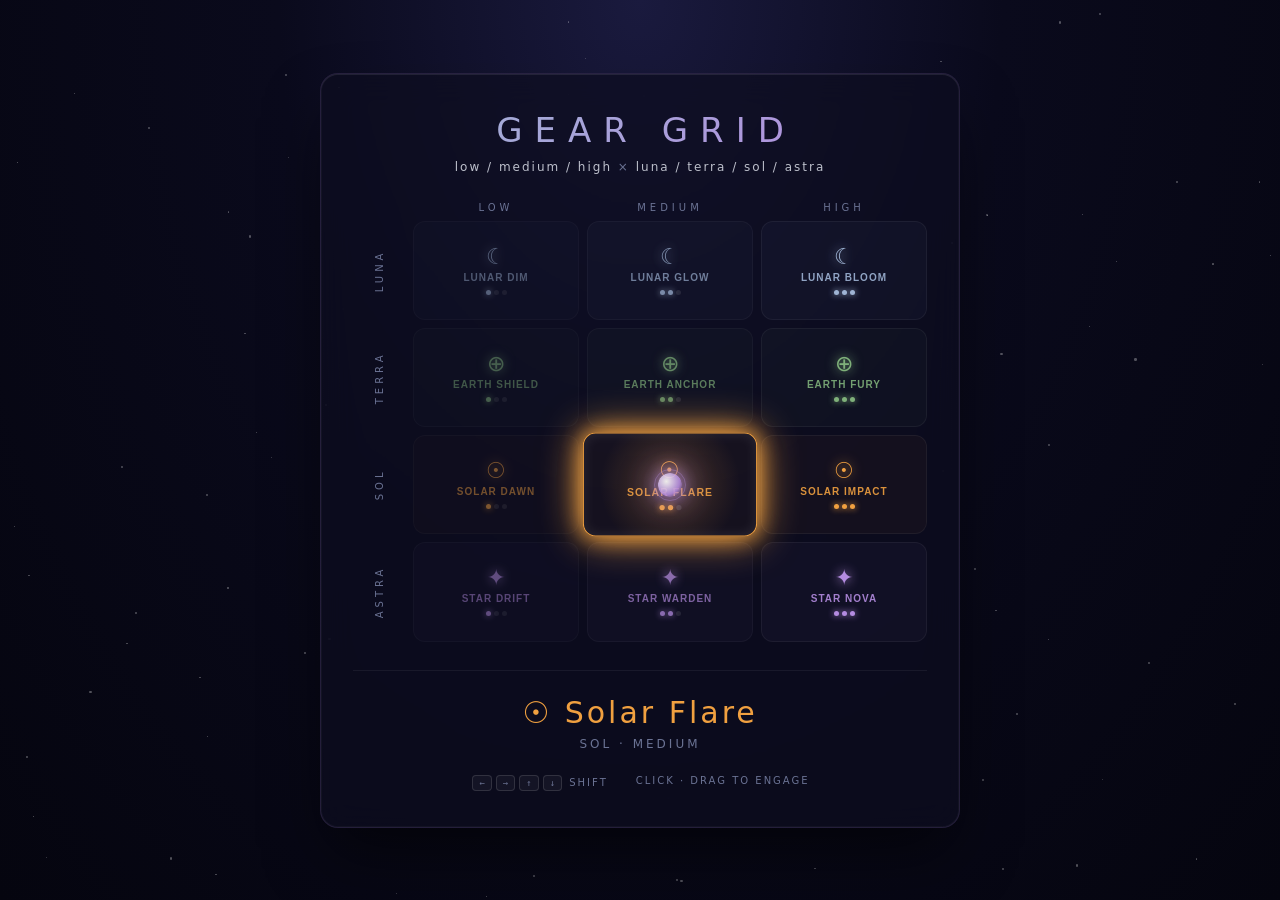
==== index.html @ 529c5acd "feat: 2D cosmic gear grid selector — 12 gears, keyboard + drag + stick" ====
<!DOCTYPE html>
<html lang="en">
<head>
<meta charset="UTF-8">
<meta name="viewport" content="width=device-width, initial-scale=1.0">
<title>Gear Grid · 2D Cosmic Shifter</title>
<meta name="description" content="A 2D gear selector — low/medium/high × luna/terra/sol/astra. Click, drag, or use arrow keys.">
<link rel="stylesheet" href="style.css">
<link rel="icon" href="data:image/svg+xml,<svg xmlns='http://www.w3.org/2000/svg' viewBox='0 0 100 100'><text y='.9em' font-size='90'>✦</text></svg>">
</head>
<body>
<div class="stars" id="stars" aria-hidden="true"></div>

<main class="panel">
  <header class="panel-header">
    <h1>GEAR GRID</h1>
    <p class="subtitle"><em>low / medium / high</em> × <em>luna / terra / sol / astra</em></p>
  </header>

  <section class="shifter" id="shifter" role="grid" aria-label="2D gear selector">
    <div class="stick" id="stick" aria-hidden="true"></div>
  </section>

  <section class="readout">
    <div class="readout-gear" id="readout-gear" aria-live="polite">—</div>
    <div class="readout-name" id="readout-name">Select a gear to engage</div>
  </section>

  <div class="legend">
    <span><kbd>←</kbd><kbd>→</kbd><kbd>↑</kbd><kbd>↓</kbd> shift</span>
    <span>click · drag to engage</span>
  </div>
</main>

<script src="app.js"></script>
</body>
</html>
---- style.css ----
/* ============ Reset ============ */
*, *::before, *::after {
  box-sizing: border-box;
  margin: 0;
  padding: 0;
}

/* ============ Base ============ */
:root {
  --bg-0: #05050f;
  --bg-1: #0a0a1c;
  --fg: #e8ecf5;
  --muted: #6b7394;
  --luna: #9fb4d4;
  --terra: #7fb07a;
  --sol: #f0a040;
  --astra: #b48ce0;
  --accent: #b48ce0;
}

html, body { height: 100%; }

body {
  font-family: -apple-system, BlinkMacSystemFont, "Segoe UI", system-ui, sans-serif;
  color: var(--fg);
  background: radial-gradient(ellipse at 50% 0%, #1a1a3e 0%, var(--bg-1) 40%, var(--bg-0) 100%);
  display: flex;
  align-items: center;
  justify-content: center;
  padding: 24px;
  overflow: hidden;
}

/* ============ Stars ============ */
.stars {
  position: fixed;
  inset: 0;
  pointer-events: none;
  z-index: 0;
  overflow: hidden;
}

.star {
  position: absolute;
  background: #fff;
  border-radius: 50%;
  opacity: 0.3;
  animation: twinkle 3s ease-in-out infinite;
}

@keyframes twinkle {
  0%, 100% { opacity: 0.15; transform: scale(1); }
  50%      { opacity: 0.7;  transform: scale(1.3); }
}

/* ============ Panel ============ */
.panel {
  position: relative;
  z-index: 1;
  width: min(640px, 100%);
  background: rgba(14, 14, 32, 0.7);
  backdrop-filter: blur(16px);
  -webkit-backdrop-filter: blur(16px);
  border: 1px solid rgba(180, 140, 224, 0.15);
  border-radius: 18px;
  padding: 36px 32px;
  box-shadow:
    0 32px 64px -12px rgba(0, 0, 0, 0.6),
    0 0 0 1px rgba(255, 255, 255, 0.03) inset,
    0 1px 0 rgba(255, 255, 255, 0.06) inset;
  animation: panel-in 0.6s ease-out;
}

@keyframes panel-in {
  from { opacity: 0; transform: translateY(20px); }
  to   { opacity: 1; transform: translateY(0); }
}

.panel-header {
  text-align: center;
  margin-bottom: 28px;
}

h1 {
  font-size: 34px;
  font-weight: 200;
  letter-spacing: 12px;
  padding-left: 12px;
  background: linear-gradient(135deg, var(--luna) 0%, var(--astra) 100%);
  -webkit-background-clip: text;
  background-clip: text;
  -webkit-text-fill-color: transparent;
}

.subtitle {
  color: var(--muted);
  font-size: 12px;
  letter-spacing: 2px;
  margin-top: 10px;
}

.subtitle em {
  font-style: normal;
  color: var(--fg);
  opacity: 0.8;
}

/* ============ Shifter Grid ============ */
.shifter {
  display: grid;
  grid-template-columns: 52px repeat(3, 1fr);
  grid-template-rows: auto repeat(4, 1fr);
  gap: 8px;
  position: relative;
  height: 440px;
}

.corner { /* empty */ }

.axis-label {
  display: flex;
  align-items: center;
  justify-content: center;
  color: var(--muted);
  font-size: 10px;
  font-weight: 500;
  letter-spacing: 4px;
}

.y-label {
  writing-mode: vertical-rl;
  transform: rotate(180deg);
}

/* ============ Cells ============ */
.cell {
  position: relative;
  display: flex;
  flex-direction: column;
  align-items: center;
  justify-content: center;
  border-radius: 12px;
  border: 1px solid rgba(255, 255, 255, 0.05);
  background: rgba(255, 255, 255, 0.02);
  cursor: pointer;
  transition: all 0.25s cubic-bezier(0.4, 0, 0.2, 1);
  overflow: hidden;
  user-select: none;
  -webkit-user-select: none;
  touch-action: none;
  -webkit-tap-highlight-color: transparent;
}

.cell::before {
  content: "";
  position: absolute;
  inset: 0;
  background: radial-gradient(circle at 50% 50%, currentColor 0%, transparent 70%);
  opacity: 0;
  transition: opacity 0.3s;
  pointer-events: none;
}

.cell:hover {
  border-color: rgba(255, 255, 255, 0.25);
  transform: translateY(-2px);
  box-shadow: 0 8px 24px rgba(0, 0, 0, 0.3);
}

.cell:hover::before { opacity: 0.15; }

.cell[data-element="luna"]  { color: var(--luna);  background: rgba(159, 180, 212, 0.04); }
.cell[data-element="terra"] { color: var(--terra); background: rgba(127, 176, 122, 0.04); }
.cell[data-element="sol"]   { color: var(--sol);   background: rgba(240, 160, 64, 0.04);  }
.cell[data-element="astra"] { color: var(--astra); background: rgba(180, 140, 224, 0.04); }

.cell[data-level="low"]    { opacity: 0.5;  }
.cell[data-level="medium"] { opacity: 0.75; }
.cell[data-level="high"]   { opacity: 1;    }

.cell:hover { opacity: 0.9; }

.cell.selected {
  border-color: currentColor;
  opacity: 1;
  transform: scale(1.05);
  box-shadow:
    0 0 20px currentColor,
    0 0 40px currentColor,
    inset 0 0 12px rgba(255, 255, 255, 0.1);
  z-index: 2;
}

.cell.selected::before { opacity: 0.25; }

.cell .glyph {
  font-size: 22px;
  line-height: 1;
  margin-bottom: 4px;
  filter: drop-shadow(0 0 6px currentColor);
  z-index: 1;
}

.cell .name {
  font-size: 10px;
  font-weight: 600;
  letter-spacing: 1px;
  text-transform: uppercase;
  opacity: 0.9;
  z-index: 1;
  text-align: center;
  line-height: 1.2;
}

.cell .level-dots {
  display: flex;
  gap: 3px;
  margin-top: 6px;
  z-index: 1;
}

.cell .level-dots span {
  width: 5px;
  height: 5px;
  border-radius: 50%;
  background: rgba(255, 255, 255, 0.12);
  transition: all 0.3s;
}

.cell .level-dots span.on {
  background: currentColor;
  box-shadow: 0 0 6px currentColor;
}

/* ============ Stick ============ */
.stick {
  position: absolute;
  width: 24px;
  height: 24px;
  border-radius: 50%;
  background: radial-gradient(circle at 35% 35%, #fff, var(--accent) 60%, transparent);
  box-shadow:
    0 0 16px var(--accent),
    0 0 32px var(--accent),
    0 0 48px rgba(180, 140, 224, 0.3);
  pointer-events: none;
  transition:
    left 0.4s cubic-bezier(0.34, 1.4, 0.64, 1),
    top  0.4s cubic-bezier(0.34, 1.4, 0.64, 1);
  z-index: 10;
  transform: translate(-50%, -50%);
  opacity: 0.9;
}

.stick.dragging {
  width: 30px;
  height: 30px;
  box-shadow:
    0 0 20px var(--accent),
    0 0 40px var(--accent),
    0 0 60px rgba(180, 140, 224, 0.5);
}

.stick::after {
  content: "";
  position: absolute;
  inset: -4px;
  border-radius: 50%;
  border: 1px solid var(--accent);
  opacity: 0.4;
  animation: pulse-ring 2s ease-out infinite;
}

@keyframes pulse-ring {
  0%   { transform: scale(1); opacity: 0.4; }
  100% { transform: scale(2); opacity: 0;   }
}

/* ============ Readout ============ */
.readout {
  margin-top: 28px;
  padding-top: 24px;
  border-top: 1px solid rgba(255, 255, 255, 0.06);
  text-align: center;
}

.readout-gear {
  font-size: 30px;
  font-weight: 200;
  letter-spacing: 3px;
  margin-bottom: 6px;
  transition: color 0.4s;
  min-height: 36px;
}

.readout-gear.flash {
  animation: flash 0.4s ease-out;
}

@keyframes flash {
  0%   { transform: scale(1);   }
  30%  { transform: scale(1.08); }
  100% { transform: scale(1);   }
}

.readout-name {
  color: var(--muted);
  font-size: 12px;
  letter-spacing: 3px;
  text-transform: uppercase;
}

/* ============ Legend ============ */
.legend {
  display: flex;
  justify-content: center;
  gap: 28px;
  margin-top: 24px;
  color: var(--muted);
  font-size: 10px;
  letter-spacing: 2px;
  text-transform: uppercase;
}

kbd {
  display: inline-block;
  padding: 2px 6px;
  border-radius: 4px;
  border: 1px solid rgba(255, 255, 255, 0.12);
  background: rgba(255, 255, 255, 0.04);
  font-family: ui-monospace, "SF Mono", monospace;
  font-size: 9px;
  margin: 0 2px;
  letter-spacing: 0;
}

/* ============ Responsive ============ */
@media (max-width: 520px) {
  .panel { padding: 24px 16px; }
  h1 { font-size: 24px; letter-spacing: 8px; padding-left: 8px; }
  .shifter { height: 360px; grid-template-columns: 40px repeat(3, 1fr); }
  .cell .name { font-size: 9px; }
  .cell .glyph { font-size: 18px; }
  .readout-gear { font-size: 22px; }
  .legend { gap: 16px; }
  .subtitle { font-size: 11px; }
}
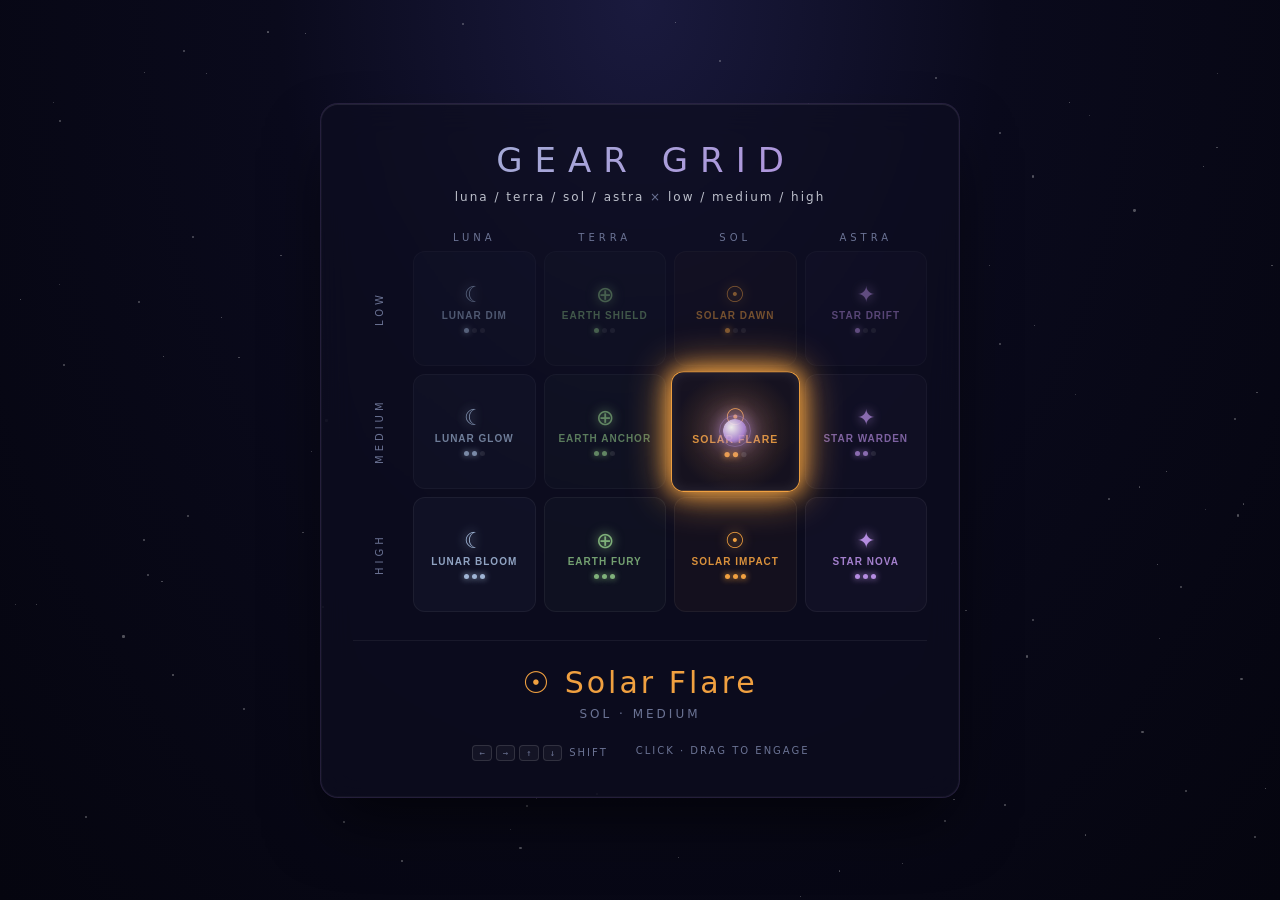
==== commit fff00ce1: "fix: swap axes — X=luna/terra/sol/astra (4 cols), Y=low/medium/high (3 rows)" ====
--- a/index.html
+++ b/index.html
@@ -14,7 +14,7 @@
 <main class="panel">
   <header class="panel-header">
     <h1>GEAR GRID</h1>
-    <p class="subtitle"><em>low / medium / high</em> × <em>luna / terra / sol / astra</em></p>
+    <p class="subtitle"><em>luna / terra / sol / astra</em> × <em>low / medium / high</em></p>
   </header>
 
   <section class="shifter" id="shifter" role="grid" aria-label="2D gear selector">
--- a/style.css
+++ b/style.css
@@ -108,11 +108,11 @@
 /* ============ Shifter Grid ============ */
 .shifter {
   display: grid;
-  grid-template-columns: 52px repeat(3, 1fr);
-  grid-template-rows: auto repeat(4, 1fr);
+  grid-template-columns: 52px repeat(4, 1fr);
+  grid-template-rows: auto repeat(3, 1fr);
   gap: 8px;
   position: relative;
-  height: 440px;
+  height: 380px;
 }
 
 .corner { /* empty */ }
@@ -338,7 +338,7 @@
 @media (max-width: 520px) {
   .panel { padding: 24px 16px; }
   h1 { font-size: 24px; letter-spacing: 8px; padding-left: 8px; }
-  .shifter { height: 360px; grid-template-columns: 40px repeat(3, 1fr); }
+  .shifter { height: 320px; grid-template-columns: 40px repeat(4, 1fr); }
   .cell .name { font-size: 9px; }
   .cell .glyph { font-size: 18px; }
   .readout-gear { font-size: 22px; }
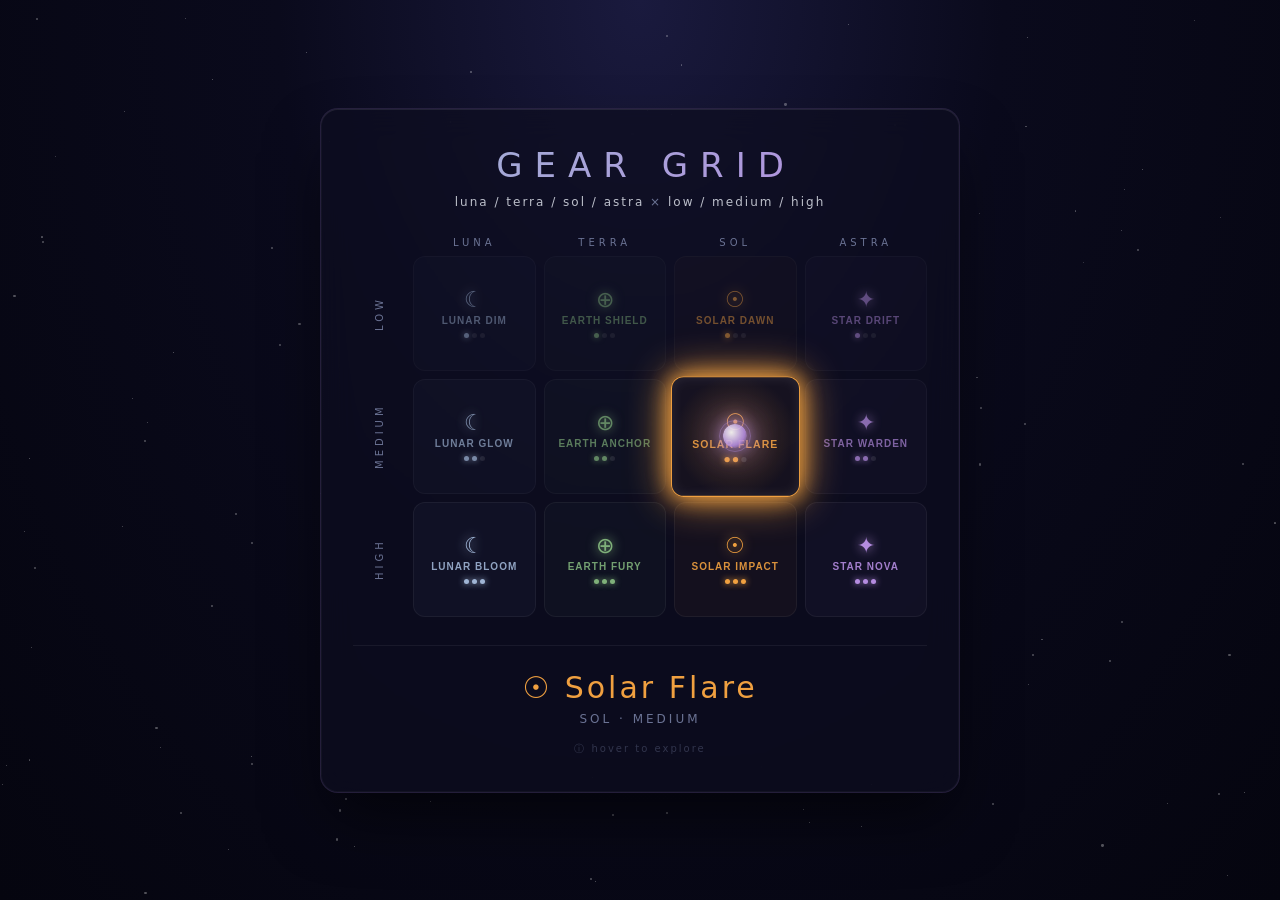
==== commit bbb58924: "feat: hover-to-expand — readout detail + legend hidden by default, reveal on hover" ====
--- a/index.html
+++ b/index.html
@@ -24,7 +24,10 @@
   <section class="readout">
     <div class="readout-gear" id="readout-gear" aria-live="polite">—</div>
     <div class="readout-name" id="readout-name">Select a gear to engage</div>
+    <div class="readout-detail" id="readout-detail"></div>
   </section>
+
+  <div class="hover-hint">ⓘ hover to explore</div>
 
   <div class="legend">
     <span><kbd>←</kbd><kbd>→</kbd><kbd>↑</kbd><kbd>↓</kbd> shift</span>
--- a/style.css
+++ b/style.css
@@ -310,16 +310,57 @@
   text-transform: uppercase;
 }
 
-/* ============ Legend ============ */
+.readout-detail {
+  max-height: 0;
+  opacity: 0;
+  overflow: hidden;
+  transition: max-height 0.4s ease, opacity 0.4s ease, margin-top 0.4s ease, padding-top 0.4s ease;
+  color: var(--muted);
+  font-size: 13px;
+  line-height: 1.6;
+  font-style: italic;
+  margin-top: 0;
+  padding-top: 0;
+}
+
+.readout:hover .readout-detail {
+  max-height: 80px;
+  opacity: 1;
+  margin-top: 14px;
+  padding-top: 14px;
+  border-top: 1px solid rgba(255, 255, 255, 0.06);
+}
+
+/* ============ Hover Hint ============ */
+.hover-hint {
+  text-align: center;
+  margin-top: 16px;
+  color: var(--muted);
+  font-size: 10px;
+  letter-spacing: 2px;
+  opacity: 0.4;
+}
+
+/* ============ Legend (hover to reveal) ============ */
 .legend {
   display: flex;
   justify-content: center;
   gap: 28px;
-  margin-top: 24px;
+  margin-top: 0;
   color: var(--muted);
   font-size: 10px;
   letter-spacing: 2px;
   text-transform: uppercase;
+  max-height: 0;
+  opacity: 0;
+  overflow: hidden;
+  transition: max-height 0.4s ease, opacity 0.4s ease, margin-top 0.4s ease;
+}
+
+.panel:hover .legend {
+  max-height: 40px;
+  opacity: 1;
+  margin-top: 14px;
 }
 
 kbd {
@@ -342,6 +383,8 @@
   .cell .name { font-size: 9px; }
   .cell .glyph { font-size: 18px; }
   .readout-gear { font-size: 22px; }
+  .readout-detail { font-size: 11px; }
+  .hover-hint { font-size: 9px; margin-top: 12px; }
   .legend { gap: 16px; }
   .subtitle { font-size: 11px; }
 }
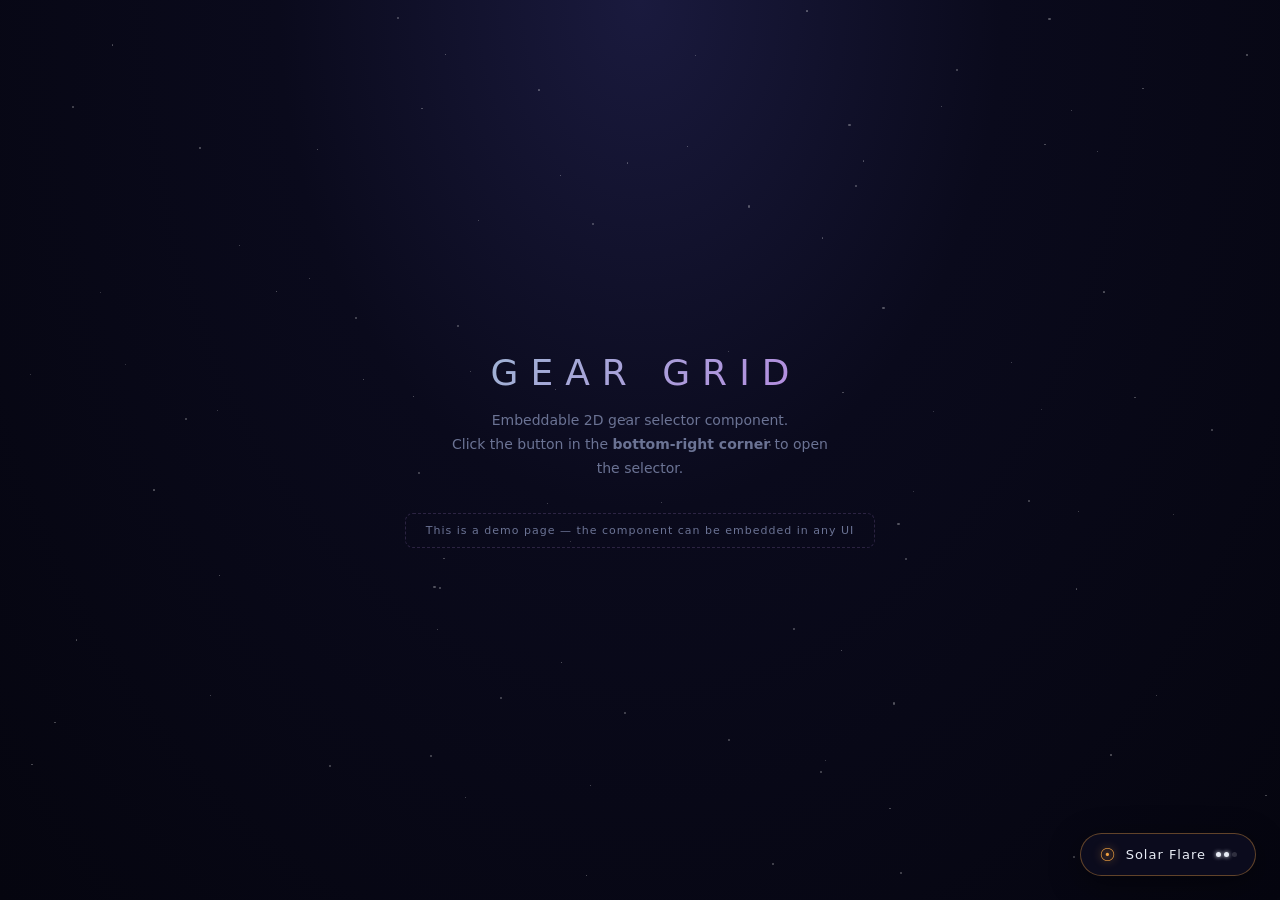
==== commit 7d7ac1ba: "refactor: restructure as FAB button + dialog popover (embeddable component) - Bottom-right pill butt" ====
--- a/index.html
+++ b/index.html
@@ -4,36 +4,55 @@
 <meta charset="UTF-8">
 <meta name="viewport" content="width=device-width, initial-scale=1.0">
 <title>Gear Grid · 2D Cosmic Shifter</title>
-<meta name="description" content="A 2D gear selector — low/medium/high × luna/terra/sol/astra. Click, drag, or use arrow keys.">
+<meta name="description" content="Embeddable 2D gear selector — bottom-right FAB button opens a popover dialog with a 4×3 grid (luna/terra/sol/astra × low/medium/high).">
 <link rel="stylesheet" href="style.css">
 <link rel="icon" href="data:image/svg+xml,<svg xmlns='http://www.w3.org/2000/svg' viewBox='0 0 100 100'><text y='.9em' font-size='90'>✦</text></svg>">
 </head>
 <body>
 <div class="stars" id="stars" aria-hidden="true"></div>
 
-<main class="panel">
-  <header class="panel-header">
-    <h1>GEAR GRID</h1>
-    <p class="subtitle"><em>luna / terra / sol / astra</em> × <em>low / medium / high</em></p>
-  </header>
+<!-- Demo content -->
+<div class="demo">
+  <h1 class="demo-title">GEAR GRID</h1>
+  <p class="demo-desc">
+    Embeddable 2D gear selector component.<br>
+    Click the button in the <strong>bottom-right corner</strong> to open the selector.
+  </p>
+  <div class="demo-hint">This is a demo page — the component can be embedded in any UI</div>
+</div>
 
-  <section class="shifter" id="shifter" role="grid" aria-label="2D gear selector">
-    <div class="stick" id="stick" aria-hidden="true"></div>
-  </section>
+<!-- Floating Action Button (bottom-right) -->
+<button class="fab" id="fab" aria-haspopup="dialog" aria-expanded="false">
+  <span class="fab-glyph" id="fab-glyph">☉</span>
+  <span class="fab-name" id="fab-name">Solar Flare</span>
+  <span class="fab-dots" id="fab-dots"></span>
+</button>
 
-  <section class="readout">
-    <div class="readout-gear" id="readout-gear" aria-live="polite">—</div>
-    <div class="readout-name" id="readout-name">Select a gear to engage</div>
-    <div class="readout-detail" id="readout-detail"></div>
-  </section>
+<!-- Dialog Overlay -->
+<div class="dialog-overlay" id="dialog-overlay">
+  <div class="dialog" role="dialog" aria-labelledby="dialog-title" aria-modal="true">
+    <div class="dialog-header">
+      <h2 class="dialog-title" id="dialog-title">SELECT GEAR</h2>
+      <button class="close-btn" id="close-btn" aria-label="Close dialog">×</button>
+    </div>
+    <p class="dialog-subtitle">luna / terra / sol / astra × low / medium / high</p>
 
-  <div class="hover-hint">ⓘ hover to explore</div>
+    <div class="shifter" id="shifter" role="grid" aria-label="2D gear selector">
+      <div class="stick" id="stick" aria-hidden="true"></div>
+    </div>
 
-  <div class="legend">
-    <span><kbd>←</kbd><kbd>→</kbd><kbd>↑</kbd><kbd>↓</kbd> shift</span>
-    <span>click · drag to engage</span>
+    <div class="readout">
+      <div class="readout-gear" id="readout-gear">—</div>
+      <div class="readout-name" id="readout-name">—</div>
+    </div>
+
+    <div class="legend">
+      <span><kbd>←</kbd><kbd>→</kbd><kbd>↑</kbd><kbd>↓</kbd> shift</span>
+      <span>click · drag</span>
+      <span><kbd>Esc</kbd> close</span>
+    </div>
   </div>
-</main>
+</div>
 
 <script src="app.js"></script>
 </body>
--- a/style.css
+++ b/style.css
@@ -1,9 +1,5 @@
 /* ============ Reset ============ */
-*, *::before, *::after {
-  box-sizing: border-box;
-  margin: 0;
-  padding: 0;
-}
+*, *::before, *::after { box-sizing: border-box; margin: 0; padding: 0; }
 
 /* ============ Base ============ */
 :root {
@@ -24,10 +20,6 @@
   font-family: -apple-system, BlinkMacSystemFont, "Segoe UI", system-ui, sans-serif;
   color: var(--fg);
   background: radial-gradient(ellipse at 50% 0%, #1a1a3e 0%, var(--bg-1) 40%, var(--bg-0) 100%);
-  display: flex;
-  align-items: center;
-  justify-content: center;
-  padding: 24px;
   overflow: hidden;
 }
 
@@ -53,66 +45,206 @@
   50%      { opacity: 0.7;  transform: scale(1.3); }
 }
 
-/* ============ Panel ============ */
-.panel {
+/* ============ Demo Content ============ */
+.demo {
   position: relative;
   z-index: 1;
-  width: min(640px, 100%);
-  background: rgba(14, 14, 32, 0.7);
-  backdrop-filter: blur(16px);
-  -webkit-backdrop-filter: blur(16px);
-  border: 1px solid rgba(180, 140, 224, 0.15);
-  border-radius: 18px;
-  padding: 36px 32px;
-  box-shadow:
-    0 32px 64px -12px rgba(0, 0, 0, 0.6),
-    0 0 0 1px rgba(255, 255, 255, 0.03) inset,
-    0 1px 0 rgba(255, 255, 255, 0.06) inset;
-  animation: panel-in 0.6s ease-out;
-}
-
-@keyframes panel-in {
-  from { opacity: 0; transform: translateY(20px); }
-  to   { opacity: 1; transform: translateY(0); }
-}
-
-.panel-header {
+  height: 100vh;
+  display: flex;
+  flex-direction: column;
+  align-items: center;
+  justify-content: center;
   text-align: center;
-  margin-bottom: 28px;
-}
-
-h1 {
-  font-size: 34px;
+  padding: 24px;
+}
+
+.demo-title {
+  font-size: 36px;
   font-weight: 200;
   letter-spacing: 12px;
   padding-left: 12px;
-  background: linear-gradient(135deg, var(--luna) 0%, var(--astra) 100%);
+  background: linear-gradient(135deg, var(--luna), var(--astra));
   -webkit-background-clip: text;
   background-clip: text;
   -webkit-text-fill-color: transparent;
-}
-
-.subtitle {
-  color: var(--muted);
-  font-size: 12px;
+  margin-bottom: 16px;
+}
+
+.demo-desc {
+  color: var(--muted);
+  font-size: 14px;
+  line-height: 1.7;
+  max-width: 400px;
+}
+
+.demo-hint {
+  margin-top: 32px;
+  padding: 10px 20px;
+  border-radius: 8px;
+  border: 1px dashed rgba(180, 140, 224, 0.2);
+  color: var(--muted);
+  font-size: 11px;
+  letter-spacing: 1px;
+}
+
+/* ============ Floating Action Button ============ */
+.fab {
+  position: fixed;
+  bottom: 24px;
+  right: 24px;
+  z-index: 100;
+  display: flex;
+  align-items: center;
+  gap: 10px;
+  padding: 10px 18px;
+  border-radius: 28px;
+  border: 1px solid rgba(180, 140, 224, 0.3);
+  background: rgba(14, 14, 32, 0.85);
+  backdrop-filter: blur(12px);
+  -webkit-backdrop-filter: blur(12px);
+  color: var(--fg);
+  font-size: 13px;
+  font-weight: 500;
+  font-family: inherit;
+  cursor: pointer;
+  transition: all 0.3s cubic-bezier(0.34, 1.4, 0.64, 1);
+  box-shadow: 0 8px 32px rgba(0, 0, 0, 0.4);
+}
+
+.fab:hover {
+  transform: translateY(-2px) scale(1.02);
+  box-shadow: 0 12px 40px rgba(0, 0, 0, 0.5);
+  border-color: rgba(180, 140, 224, 0.5);
+}
+
+.fab-glyph {
+  font-size: 18px;
+  filter: drop-shadow(0 0 4px currentColor);
+}
+
+.fab-name {
+  letter-spacing: 1px;
+}
+
+.fab-dots {
+  display: flex;
+  gap: 3px;
+}
+
+.fab-dots .dot {
+  width: 5px;
+  height: 5px;
+  border-radius: 50%;
+  background: rgba(255, 255, 255, 0.15);
+  transition: all 0.3s;
+}
+
+.fab-dots .dot.on {
+  background: currentColor;
+  box-shadow: 0 0 4px currentColor;
+}
+
+/* ============ Dialog Overlay ============ */
+.dialog-overlay {
+  position: fixed;
+  inset: 0;
+  z-index: 200;
+  display: flex;
+  align-items: center;
+  justify-content: center;
+  background: rgba(5, 5, 15, 0.55);
+  backdrop-filter: blur(6px);
+  -webkit-backdrop-filter: blur(6px);
+  opacity: 0;
+  visibility: hidden;
+  transition: opacity 0.3s ease, visibility 0.3s ease;
+}
+
+.dialog-overlay.open {
+  opacity: 1;
+  visibility: visible;
+}
+
+/* ============ Dialog ============ */
+.dialog {
+  width: min(580px, calc(100vw - 32px));
+  max-height: calc(100vh - 48px);
+  overflow-y: auto;
+  background: rgba(14, 14, 32, 0.95);
+  backdrop-filter: blur(20px);
+  -webkit-backdrop-filter: blur(20px);
+  border: 1px solid rgba(180, 140, 224, 0.2);
+  border-radius: 18px;
+  padding: 28px;
+  box-shadow:
+    0 32px 64px -12px rgba(0, 0, 0, 0.6),
+    0 0 0 1px rgba(255, 255, 255, 0.03) inset;
+  transform: scale(0.92) translateY(10px);
+  opacity: 0;
+  transition: transform 0.35s cubic-bezier(0.34, 1.4, 0.64, 1), opacity 0.3s ease;
+}
+
+.dialog-overlay.open .dialog {
+  transform: scale(1) translateY(0);
+  opacity: 1;
+}
+
+.dialog-header {
+  display: flex;
+  justify-content: space-between;
+  align-items: center;
+  margin-bottom: 6px;
+}
+
+.dialog-title {
+  font-size: 20px;
+  font-weight: 300;
+  letter-spacing: 4px;
+  padding-left: 4px;
+  background: linear-gradient(135deg, var(--luna), var(--astra));
+  -webkit-background-clip: text;
+  background-clip: text;
+  -webkit-text-fill-color: transparent;
+}
+
+.close-btn {
+  width: 32px;
+  height: 32px;
+  border-radius: 8px;
+  border: 1px solid rgba(255, 255, 255, 0.1);
+  background: rgba(255, 255, 255, 0.04);
+  color: var(--muted);
+  font-size: 18px;
+  line-height: 1;
+  cursor: pointer;
+  display: flex;
+  align-items: center;
+  justify-content: center;
+  transition: all 0.2s;
+}
+
+.close-btn:hover {
+  color: var(--fg);
+  background: rgba(255, 255, 255, 0.08);
+  border-color: rgba(255, 255, 255, 0.2);
+}
+
+.dialog-subtitle {
+  text-align: center;
+  color: var(--muted);
+  font-size: 11px;
   letter-spacing: 2px;
-  margin-top: 10px;
-}
-
-.subtitle em {
-  font-style: normal;
-  color: var(--fg);
-  opacity: 0.8;
+  margin-bottom: 20px;
 }
 
 /* ============ Shifter Grid ============ */
 .shifter {
   display: grid;
-  grid-template-columns: 52px repeat(4, 1fr);
+  grid-template-columns: 44px repeat(4, 1fr);
   grid-template-rows: auto repeat(3, 1fr);
-  gap: 8px;
+  gap: 6px;
   position: relative;
-  height: 380px;
+  height: 320px;
 }
 
 .corner { /* empty */ }
@@ -122,9 +254,9 @@
   align-items: center;
   justify-content: center;
   color: var(--muted);
-  font-size: 10px;
+  font-size: 9px;
   font-weight: 500;
-  letter-spacing: 4px;
+  letter-spacing: 3px;
 }
 
 .y-label {
@@ -139,7 +271,7 @@
   flex-direction: column;
   align-items: center;
   justify-content: center;
-  border-radius: 12px;
+  border-radius: 10px;
   border: 1px solid rgba(255, 255, 255, 0.05);
   background: rgba(255, 255, 255, 0.02);
   cursor: pointer;
@@ -194,15 +326,15 @@
 .cell.selected::before { opacity: 0.25; }
 
 .cell .glyph {
-  font-size: 22px;
+  font-size: 20px;
   line-height: 1;
-  margin-bottom: 4px;
+  margin-bottom: 3px;
   filter: drop-shadow(0 0 6px currentColor);
   z-index: 1;
 }
 
 .cell .name {
-  font-size: 10px;
+  font-size: 9px;
   font-weight: 600;
   letter-spacing: 1px;
   text-transform: uppercase;
@@ -214,14 +346,14 @@
 
 .cell .level-dots {
   display: flex;
-  gap: 3px;
-  margin-top: 6px;
+  gap: 2px;
+  margin-top: 5px;
   z-index: 1;
 }
 
 .cell .level-dots span {
-  width: 5px;
-  height: 5px;
+  width: 4px;
+  height: 4px;
   border-radius: 50%;
   background: rgba(255, 255, 255, 0.12);
   transition: all 0.3s;
@@ -229,14 +361,14 @@
 
 .cell .level-dots span.on {
   background: currentColor;
-  box-shadow: 0 0 6px currentColor;
+  box-shadow: 0 0 4px currentColor;
 }
 
 /* ============ Stick ============ */
 .stick {
   position: absolute;
-  width: 24px;
-  height: 24px;
+  width: 22px;
+  height: 22px;
   border-radius: 50%;
   background: radial-gradient(circle at 35% 35%, #fff, var(--accent) 60%, transparent);
   box-shadow:
@@ -253,8 +385,8 @@
 }
 
 .stick.dragging {
-  width: 30px;
-  height: 30px;
+  width: 26px;
+  height: 26px;
   box-shadow:
     0 0 20px var(--accent),
     0 0 40px var(--accent),
@@ -264,7 +396,7 @@
 .stick::after {
   content: "";
   position: absolute;
-  inset: -4px;
+  inset: -3px;
   border-radius: 50%;
   border: 1px solid var(--accent);
   opacity: 0.4;
@@ -278,19 +410,19 @@
 
 /* ============ Readout ============ */
 .readout {
-  margin-top: 28px;
-  padding-top: 24px;
+  margin-top: 24px;
+  padding-top: 20px;
   border-top: 1px solid rgba(255, 255, 255, 0.06);
   text-align: center;
 }
 
 .readout-gear {
-  font-size: 30px;
+  font-size: 26px;
   font-weight: 200;
   letter-spacing: 3px;
-  margin-bottom: 6px;
+  margin-bottom: 4px;
   transition: color 0.4s;
-  min-height: 36px;
+  min-height: 32px;
 }
 
 .readout-gear.flash {
@@ -298,93 +430,53 @@
 }
 
 @keyframes flash {
-  0%   { transform: scale(1);   }
+  0%   { transform: scale(1);    }
   30%  { transform: scale(1.08); }
-  100% { transform: scale(1);   }
+  100% { transform: scale(1);    }
 }
 
 .readout-name {
   color: var(--muted);
-  font-size: 12px;
+  font-size: 11px;
   letter-spacing: 3px;
   text-transform: uppercase;
 }
 
-.readout-detail {
-  max-height: 0;
-  opacity: 0;
-  overflow: hidden;
-  transition: max-height 0.4s ease, opacity 0.4s ease, margin-top 0.4s ease, padding-top 0.4s ease;
-  color: var(--muted);
-  font-size: 13px;
-  line-height: 1.6;
-  font-style: italic;
-  margin-top: 0;
-  padding-top: 0;
-}
-
-.readout:hover .readout-detail {
-  max-height: 80px;
-  opacity: 1;
-  margin-top: 14px;
-  padding-top: 14px;
-  border-top: 1px solid rgba(255, 255, 255, 0.06);
-}
-
-/* ============ Hover Hint ============ */
-.hover-hint {
-  text-align: center;
-  margin-top: 16px;
-  color: var(--muted);
-  font-size: 10px;
-  letter-spacing: 2px;
-  opacity: 0.4;
-}
-
-/* ============ Legend (hover to reveal) ============ */
+/* ============ Legend ============ */
 .legend {
   display: flex;
   justify-content: center;
-  gap: 28px;
-  margin-top: 0;
-  color: var(--muted);
-  font-size: 10px;
+  gap: 20px;
+  margin-top: 20px;
+  color: var(--muted);
+  font-size: 9px;
   letter-spacing: 2px;
   text-transform: uppercase;
-  max-height: 0;
-  opacity: 0;
-  overflow: hidden;
-  transition: max-height 0.4s ease, opacity 0.4s ease, margin-top 0.4s ease;
-}
-
-.panel:hover .legend {
-  max-height: 40px;
-  opacity: 1;
-  margin-top: 14px;
 }
 
 kbd {
   display: inline-block;
-  padding: 2px 6px;
+  padding: 2px 5px;
   border-radius: 4px;
   border: 1px solid rgba(255, 255, 255, 0.12);
   background: rgba(255, 255, 255, 0.04);
   font-family: ui-monospace, "SF Mono", monospace;
-  font-size: 9px;
-  margin: 0 2px;
+  font-size: 8px;
+  margin: 0 1px;
   letter-spacing: 0;
 }
 
 /* ============ Responsive ============ */
 @media (max-width: 520px) {
-  .panel { padding: 24px 16px; }
-  h1 { font-size: 24px; letter-spacing: 8px; padding-left: 8px; }
-  .shifter { height: 320px; grid-template-columns: 40px repeat(4, 1fr); }
-  .cell .name { font-size: 9px; }
-  .cell .glyph { font-size: 18px; }
-  .readout-gear { font-size: 22px; }
-  .readout-detail { font-size: 11px; }
-  .hover-hint { font-size: 9px; margin-top: 12px; }
-  .legend { gap: 16px; }
-  .subtitle { font-size: 11px; }
-}
+  .demo-title { font-size: 26px; letter-spacing: 8px; padding-left: 8px; }
+  .demo-desc { font-size: 13px; }
+  .demo-hint { font-size: 10px; padding: 8px 14px; }
+  .dialog { padding: 20px; }
+  .shifter { height: 280px; grid-template-columns: 36px repeat(4, 1fr); }
+  .cell .glyph { font-size: 16px; }
+  .cell .name { font-size: 8px; }
+  .readout-gear { font-size: 20px; }
+  .legend { gap: 12px; flex-wrap: wrap; }
+  .fab { bottom: 16px; right: 16px; padding: 8px 14px; font-size: 12px; }
+  .fab-glyph { font-size: 16px; }
+}
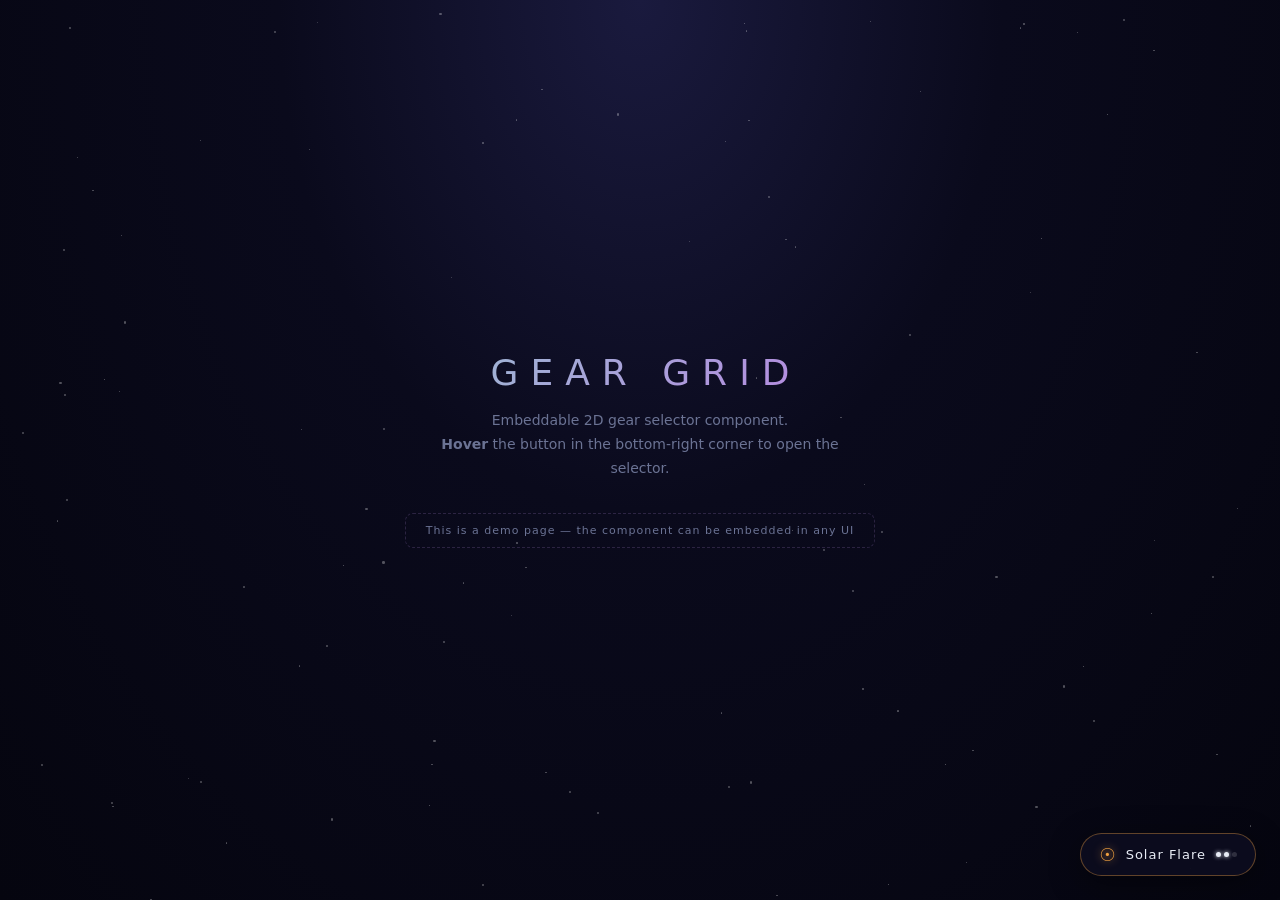
==== commit 4c4d8123: "feat: hover-intent open/close with 250ms delay buffer - Hover FAB or dialog → opens (no delay) - Mou" ====
--- a/index.html
+++ b/index.html
@@ -16,7 +16,7 @@
   <h1 class="demo-title">GEAR GRID</h1>
   <p class="demo-desc">
     Embeddable 2D gear selector component.<br>
-    Click the button in the <strong>bottom-right corner</strong> to open the selector.
+    <strong>Hover</strong> the button in the bottom-right corner to open the selector.
   </p>
   <div class="demo-hint">This is a demo page — the component can be embedded in any UI</div>
 </div>
@@ -28,29 +28,26 @@
   <span class="fab-dots" id="fab-dots"></span>
 </button>
 
-<!-- Dialog Overlay -->
-<div class="dialog-overlay" id="dialog-overlay">
-  <div class="dialog" role="dialog" aria-labelledby="dialog-title" aria-modal="true">
-    <div class="dialog-header">
-      <h2 class="dialog-title" id="dialog-title">SELECT GEAR</h2>
-      <button class="close-btn" id="close-btn" aria-label="Close dialog">×</button>
-    </div>
-    <p class="dialog-subtitle">luna / terra / sol / astra × low / medium / high</p>
+<!-- Dialog (anchored above FAB) -->
+<div class="dialog" id="dialog" role="dialog" aria-labelledby="dialog-title" aria-modal="false">
+  <div class="dialog-header">
+    <h2 class="dialog-title" id="dialog-title">SELECT GEAR</h2>
+  </div>
+  <p class="dialog-subtitle">luna / terra / sol / astra × low / medium / high</p>
 
-    <div class="shifter" id="shifter" role="grid" aria-label="2D gear selector">
-      <div class="stick" id="stick" aria-hidden="true"></div>
-    </div>
+  <div class="shifter" id="shifter" role="grid" aria-label="2D gear selector">
+    <div class="stick" id="stick" aria-hidden="true"></div>
+  </div>
 
-    <div class="readout">
-      <div class="readout-gear" id="readout-gear">—</div>
-      <div class="readout-name" id="readout-name">—</div>
-    </div>
+  <div class="readout">
+    <div class="readout-gear" id="readout-gear">—</div>
+    <div class="readout-name" id="readout-name">—</div>
+  </div>
 
-    <div class="legend">
-      <span><kbd>←</kbd><kbd>→</kbd><kbd>↑</kbd><kbd>↓</kbd> shift</span>
-      <span>click · drag</span>
-      <span><kbd>Esc</kbd> close</span>
-    </div>
+  <div class="legend">
+    <span><kbd>←</kbd><kbd>→</kbd><kbd>↑</kbd><kbd>↓</kbd> shift</span>
+    <span>click · drag</span>
+    <span><kbd>Esc</kbd> close</span>
   </div>
 </div>
 
--- a/style.css
+++ b/style.css
@@ -144,31 +144,14 @@
   box-shadow: 0 0 4px currentColor;
 }
 
-/* ============ Dialog Overlay ============ */
-.dialog-overlay {
+/* ============ Dialog (anchored above FAB) ============ */
+.dialog {
   position: fixed;
-  inset: 0;
+  bottom: 84px;
+  right: 24px;
   z-index: 200;
-  display: flex;
-  align-items: center;
-  justify-content: center;
-  background: rgba(5, 5, 15, 0.55);
-  backdrop-filter: blur(6px);
-  -webkit-backdrop-filter: blur(6px);
-  opacity: 0;
-  visibility: hidden;
-  transition: opacity 0.3s ease, visibility 0.3s ease;
-}
-
-.dialog-overlay.open {
-  opacity: 1;
-  visibility: visible;
-}
-
-/* ============ Dialog ============ */
-.dialog {
-  width: min(580px, calc(100vw - 32px));
-  max-height: calc(100vh - 48px);
+  width: min(580px, calc(100vw - 48px));
+  max-height: calc(100vh - 130px);
   overflow-y: auto;
   background: rgba(14, 14, 32, 0.95);
   backdrop-filter: blur(20px);
@@ -179,14 +162,26 @@
   box-shadow:
     0 32px 64px -12px rgba(0, 0, 0, 0.6),
     0 0 0 1px rgba(255, 255, 255, 0.03) inset;
+  transform-origin: bottom right;
   transform: scale(0.92) translateY(10px);
   opacity: 0;
-  transition: transform 0.35s cubic-bezier(0.34, 1.4, 0.64, 1), opacity 0.3s ease;
-}
-
-.dialog-overlay.open .dialog {
+  visibility: hidden;
+  pointer-events: none;
+  transition:
+    opacity 0.25s ease,
+    visibility 0s 0.25s,
+    transform 0.3s ease;
+}
+
+.dialog.open {
+  opacity: 1;
+  visibility: visible;
+  pointer-events: auto;
   transform: scale(1) translateY(0);
-  opacity: 1;
+  transition:
+    opacity 0.25s ease,
+    visibility 0s 0s,
+    transform 0.35s cubic-bezier(0.34, 1.4, 0.64, 1);
 }
 
 .dialog-header {
@@ -205,28 +200,6 @@
   -webkit-background-clip: text;
   background-clip: text;
   -webkit-text-fill-color: transparent;
-}
-
-.close-btn {
-  width: 32px;
-  height: 32px;
-  border-radius: 8px;
-  border: 1px solid rgba(255, 255, 255, 0.1);
-  background: rgba(255, 255, 255, 0.04);
-  color: var(--muted);
-  font-size: 18px;
-  line-height: 1;
-  cursor: pointer;
-  display: flex;
-  align-items: center;
-  justify-content: center;
-  transition: all 0.2s;
-}
-
-.close-btn:hover {
-  color: var(--fg);
-  background: rgba(255, 255, 255, 0.08);
-  border-color: rgba(255, 255, 255, 0.2);
 }
 
 .dialog-subtitle {
@@ -471,7 +444,7 @@
   .demo-title { font-size: 26px; letter-spacing: 8px; padding-left: 8px; }
   .demo-desc { font-size: 13px; }
   .demo-hint { font-size: 10px; padding: 8px 14px; }
-  .dialog { padding: 20px; }
+  .dialog { padding: 20px; bottom: 64px; right: 16px; width: calc(100vw - 32px); max-height: calc(100vh - 90px); }
   .shifter { height: 280px; grid-template-columns: 36px repeat(4, 1fr); }
   .cell .glyph { font-size: 16px; }
   .cell .name { font-size: 8px; }
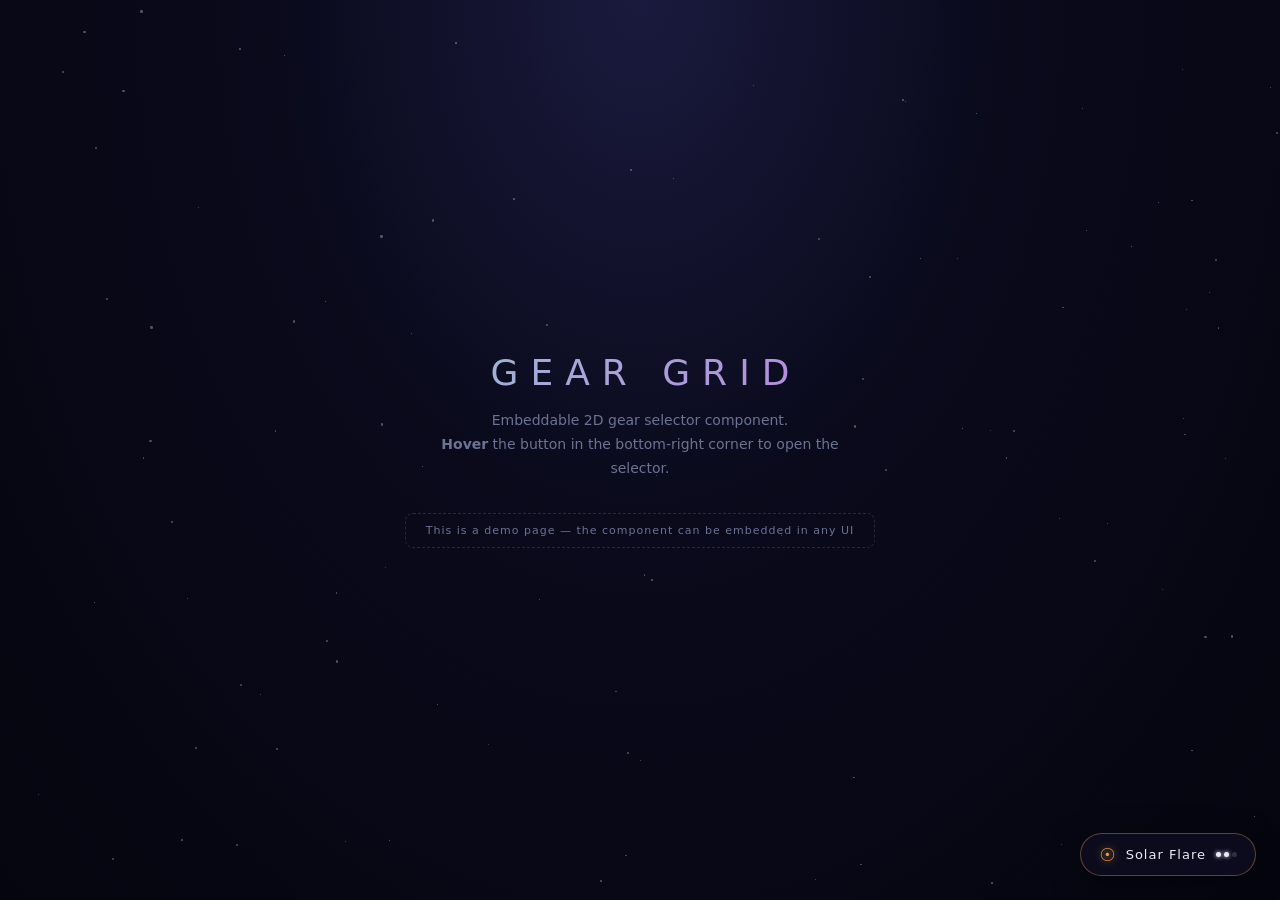
==== commit c4b003e9: "fix: reverse Y-axis (high↑ low↓) + arrow keys move focus, Enter/Space confirm - LEVELS reversed: hig" ====
--- a/index.html
+++ b/index.html
@@ -45,7 +45,8 @@
   </div>
 
   <div class="legend">
-    <span><kbd>←</kbd><kbd>→</kbd><kbd>↑</kbd><kbd>↓</kbd> shift</span>
+    <span><kbd>←</kbd><kbd>→</kbd><kbd>↑</kbd><kbd>↓</kbd> move</span>
+    <span><kbd>⏎</kbd> confirm</span>
     <span>click · drag</span>
     <span><kbd>Esc</kbd> close</span>
   </div>
--- a/style.css
+++ b/style.css
@@ -272,6 +272,11 @@
   box-shadow: 0 8px 24px rgba(0, 0, 0, 0.3);
 }
 
+.cell:focus-visible {
+  outline: 2px solid rgba(255, 255, 255, 0.6);
+  outline-offset: 2px;
+}
+
 .cell:hover::before { opacity: 0.15; }
 
 .cell[data-element="luna"]  { color: var(--luna);  background: rgba(159, 180, 212, 0.04); }
